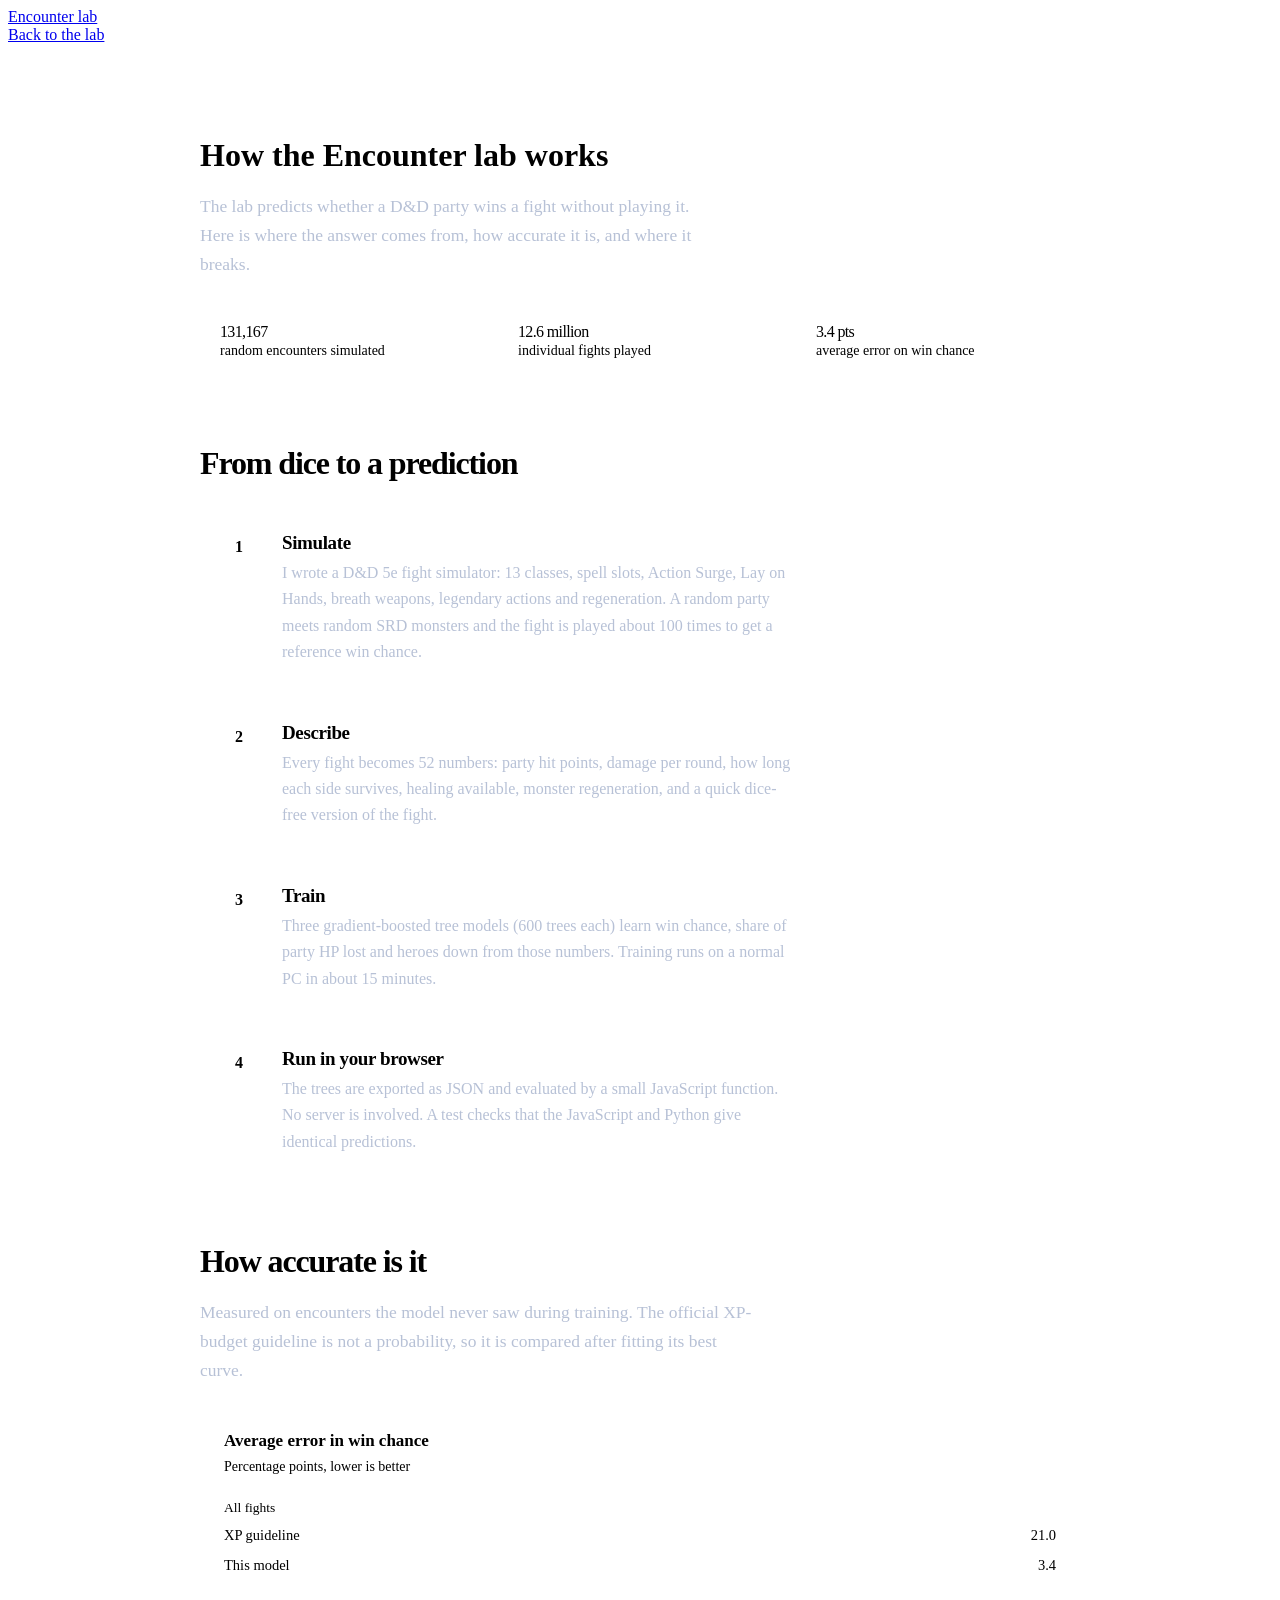
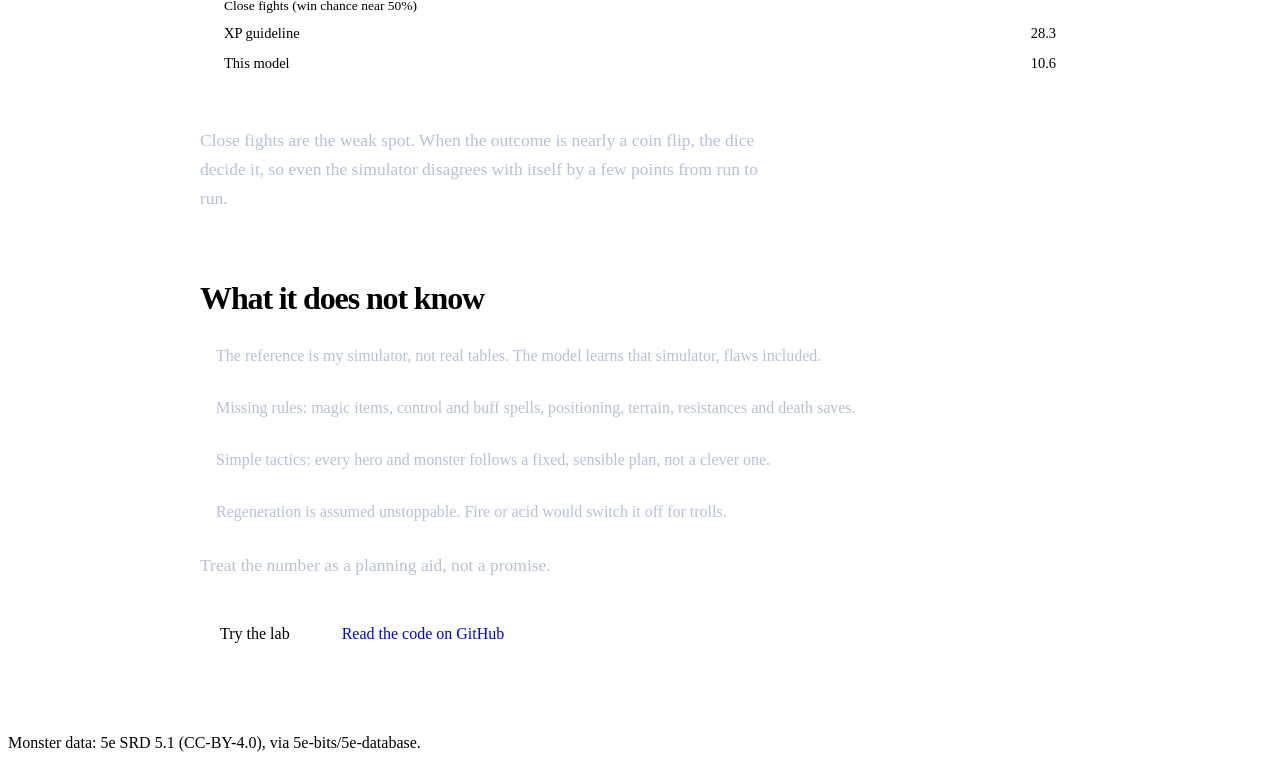
==== web/how.html @ fe72a818 "Add How it works page, fix limits text" ====
<!doctype html><html lang="en"><head><meta charset="utf-8"><meta name="viewport" content="width=device-width,initial-scale=1"><title>How the Encounter lab works</title>
<link rel="stylesheet" href="style.css">
<style>
.pg{max-width:880px;margin:0 auto;padding:clamp(36px,7vw,72px) clamp(16px,4vw,48px) 80px}
.pg h1{margin-bottom:18px}.pg .lead{max-width:60ch}
.pg h2{font-size:clamp(24px,3vw,32px);letter-spacing:-.035em;margin:68px 0 18px}
.pg p{color:#B7C1D6;font-size:17.5px;line-height:1.65;max-width:64ch;margin:0 0 16px}
.pg p b{color:var(--ink);font-weight:500}
.steps{list-style:none;margin:28px 0 0;padding:0;display:grid;gap:14px;counter-reset:s}
.steps li{counter-increment:s;display:grid;grid-template-columns:44px 1fr;gap:16px;background:var(--surface);border:1px solid var(--line);border-radius:14px;padding:20px 22px}
.steps li::before{content:counter(s);width:34px;height:34px;border-radius:50%;background:var(--surface2);border:1px solid var(--line2);display:grid;place-items:center;font-weight:600;color:var(--accent)}
.steps h3{margin:2px 0 6px;font-size:19px;letter-spacing:-.02em}.steps p{margin:0;font-size:16px}
.stat{display:grid;grid-template-columns:repeat(3,1fr);gap:14px;margin:26px 0 8px}
.stat div{background:var(--surface);border:1px solid var(--line);border-radius:14px;padding:18px 20px}
.stat b{display:block;font:600 34px/1.1 var(--sans);letter-spacing:-.04em}.stat span{color:var(--muted);font-size:14px}
.chart{background:var(--surface);border:1px solid var(--line);border-radius:14px;padding:24px;margin-top:22px}
.chart h3{margin:0 0 4px;font-size:17px}.chart .sub{color:var(--muted);font-size:14px;margin:0 0 22px}
.br{display:grid;grid-template-columns:150px 1fr 64px;gap:14px;align-items:center;margin:10px 0;font-size:14.5px}
.br i{display:block;height:20px;border-radius:4px}.br span{color:var(--muted)}.br b{text-align:right;font-weight:500}
.grp{margin:22px 0 6px;font-size:13.5px;color:var(--muted)}
.lim{margin:18px 0 0;padding:0;list-style:none;display:grid;gap:10px}
.lim li{padding:12px 16px;border:1px solid var(--line);border-radius:10px;color:#B7C1D6;font-size:16px}
.lim b{color:var(--ink);font-weight:500}
.cta{display:flex;gap:12px;flex-wrap:wrap;margin-top:34px}
.cta a{padding:11px 20px;border-radius:9px;text-decoration:none;font-weight:500}
.cta .p{background:var(--accent);color:var(--on-accent)}.cta .g{border:1px solid var(--line2)}
@media(max-width:700px){.stat{grid-template-columns:1fr}.br{grid-template-columns:110px 1fr 56px}}
</style></head><body>
<header class="bar"><div class="bar-in"><a class="brand" href="./">Encounter lab</a><nav><a href="./">Back to the lab</a></nav></div></header>
<main class="pg">
<h1>How the Encounter lab works</h1>
<p class="lead">The lab predicts whether a D&amp;D party wins a fight without playing it. Here is where the answer comes from, how accurate it is, and where it breaks.</p>

<div class="stat"><div><b id="sEnc">131,167</b><span>random encounters simulated</span></div><div><b id="sFights">12.6 million</b><span>individual fights played</span></div><div><b id="sErr">3.4 pts</b><span>average error on win chance</span></div></div>

<h2>From dice to a prediction</h2>
<ol class="steps">
<li><div><h3>Simulate</h3><p>I wrote a D&amp;D 5e fight simulator: 13 classes, spell slots, Action Surge, Lay on Hands, breath weapons, legendary actions and regeneration. A random party meets random SRD monsters and the fight is played about 100 times to get a reference win chance.</p></div></li>
<li><div><h3>Describe</h3><p>Every fight becomes 52 numbers: party hit points, damage per round, how long each side survives, healing available, monster regeneration, and a quick dice-free version of the fight.</p></div></li>
<li><div><h3>Train</h3><p>Three gradient-boosted tree models (600 trees each) learn win chance, share of party HP lost and heroes down from those numbers. Training runs on a normal PC in about 15 minutes.</p></div></li>
<li><div><h3>Run in your browser</h3><p>The trees are exported as JSON and evaluated by a small JavaScript function. No server is involved. A test checks that the JavaScript and Python give identical predictions.</p></div></li>
</ol>

<h2>How accurate is it</h2>
<p>Measured on encounters the model never saw during training. The official XP-budget guideline is not a probability, so it is compared after fitting its best curve.</p>
<div class="chart"><h3>Average error in win chance</h3><p class="sub">Percentage points, lower is better</p>
<div class="grp">All fights</div>
<div class="br"><span>XP guideline</span><i id="gA" style="width:100%;background:var(--bad)"></i><b id="gAv">21.0</b></div>
<div class="br"><span>This model</span><i id="mA" style="width:16.2%;background:var(--good)"></i><b id="mAv">3.4</b></div>
<div class="grp">Close fights (win chance near 50%)</div>
<div class="br"><span>XP guideline</span><i id="gC" style="width:100%;background:var(--bad)"></i><b id="gCv">28.3</b></div>
<div class="br"><span>This model</span><i id="mC" style="width:37.5%;background:var(--good)"></i><b id="mCv">10.6</b></div></div>
<p style="margin-top:18px">Close fights are the weak spot. When the outcome is nearly a coin flip, the dice decide it, so even the simulator disagrees with itself by a few points from run to run.</p>

<h2>What it does not know</h2>
<ul class="lim">
<li><b>The reference is my simulator,</b> not real tables. The model learns that simulator, flaws included.</li>
<li><b>Missing rules:</b> magic items, control and buff spells, positioning, terrain, resistances and death saves.</li>
<li><b>Simple tactics:</b> every hero and monster follows a fixed, sensible plan, not a clever one.</li>
<li><b>Regeneration is assumed unstoppable.</b> Fire or acid would switch it off for trolls.</li>
</ul>
<p style="margin-top:18px">Treat the number as a planning aid, not a promise.</p>
<div class="cta"><a class="p" href="./">Try the lab</a><a class="g" href="https://github.com/XanderThijsPXL/encounter-lab">Read the code on GitHub</a></div>
</main>
<footer class="foot"><div class="wrap"><span>Monster data: 5e SRD 5.1 (CC-BY-4.0), via 5e-bits/5e-database.</span></div></footer>
<script>
// Numbers come from metrics.json, so this page stays correct after a retrain.
fetch('metrics.json').then(r => r.json()).then(m => {
  const $ = id => document.getElementById(id), f1 = v => (v * 100).toFixed(1);
  const G = m.guideline_mae, GC = m.guideline_close_fights_mae, M = m.p_win.mae, MC = m.p_win.close_fights_mae, mx = Math.max(G, GC);
  $('sEnc').textContent = m.trained_on.encounters.toLocaleString('en-US');
  $('sFights').textContent = (m.trained_on.fights / 1e6).toFixed(1) + ' million';
  $('sErr').textContent = f1(M) + ' pts';
  [['gA', G], ['mA', M], ['gC', GC], ['mC', MC]].forEach(([id, v]) => { $(id).style.width = (v / mx * 100).toFixed(1) + '%'; $(id + 'v').textContent = f1(v); });
}).catch(() => {});
</script>
</body></html>
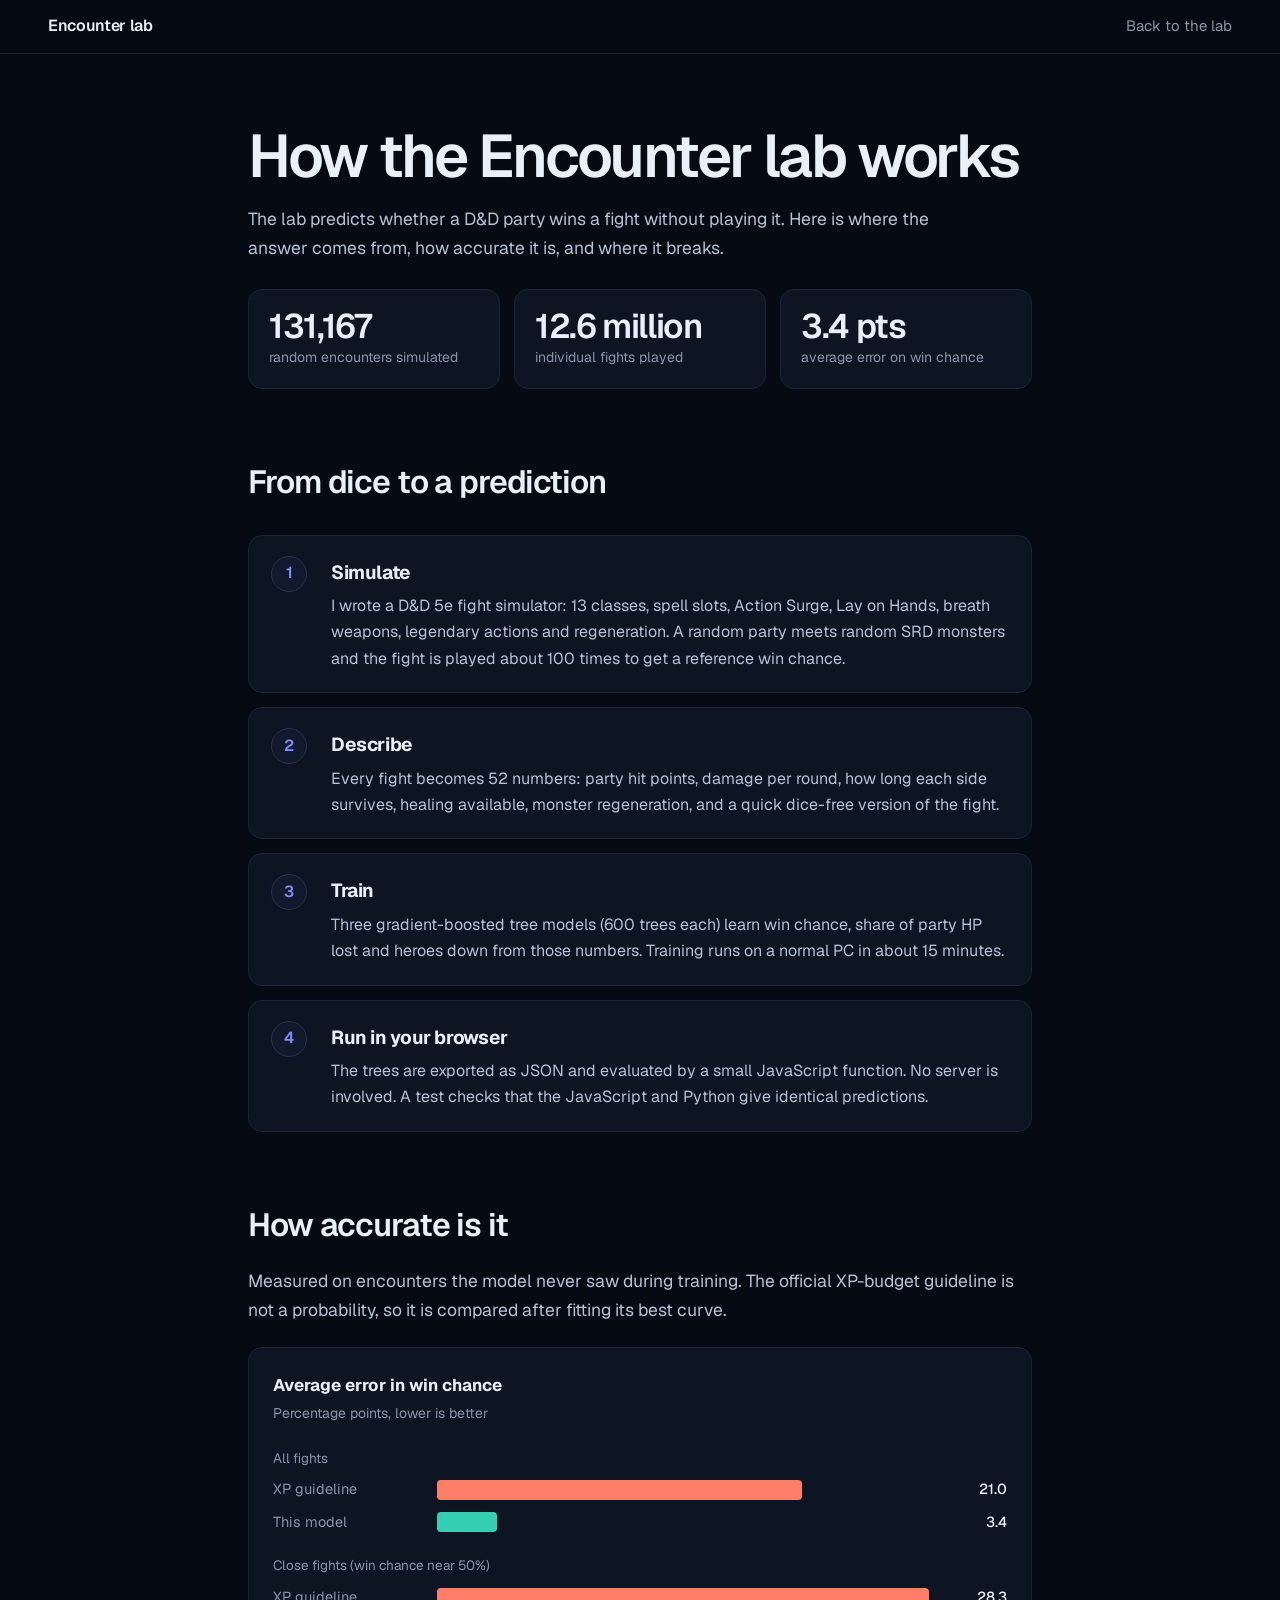
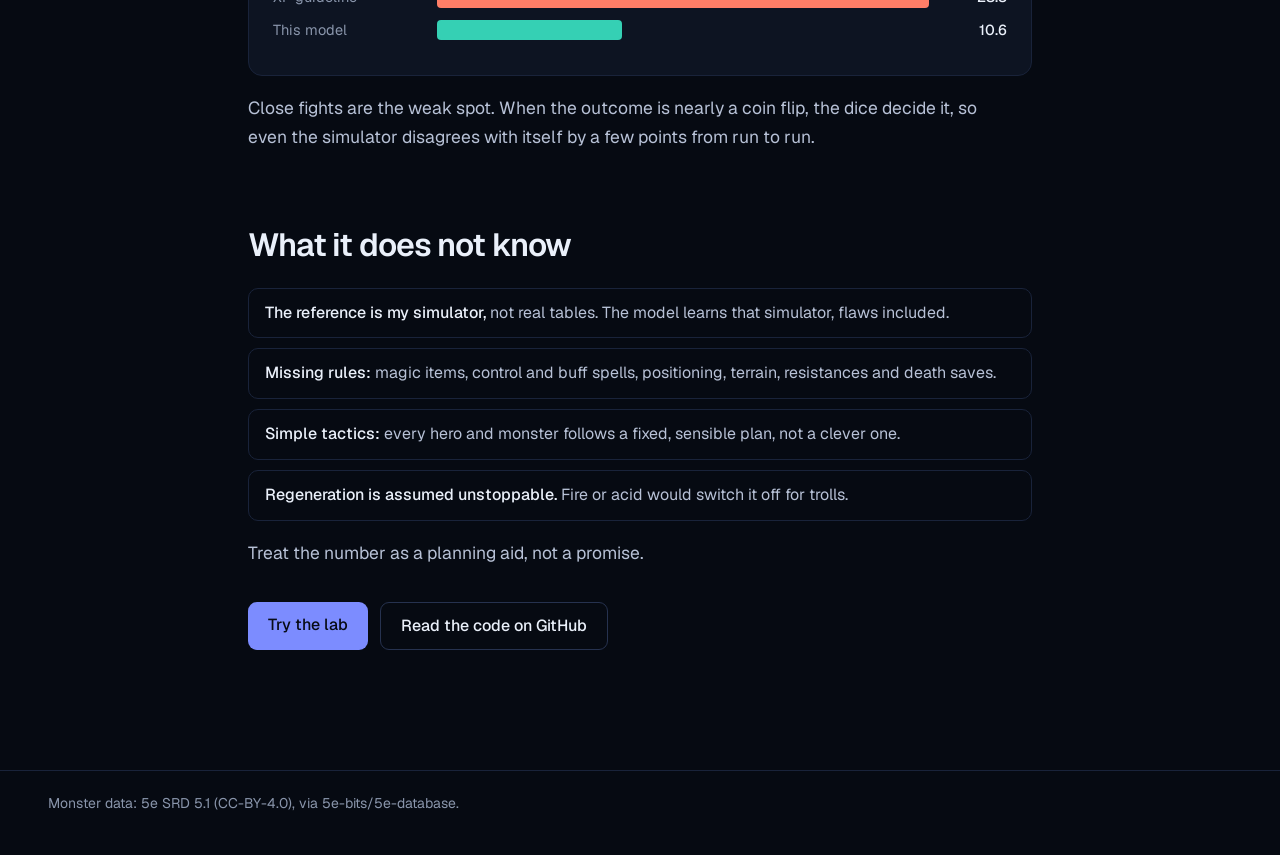
==== commit c788804b: "Point links to the new account" ====
--- a/web/how.html
+++ b/web/how.html
@@ -60,7 +60,7 @@
 <li><b>Regeneration is assumed unstoppable.</b> Fire or acid would switch it off for trolls.</li>
 </ul>
 <p style="margin-top:18px">Treat the number as a planning aid, not a promise.</p>
-<div class="cta"><a class="p" href="./">Try the lab</a><a class="g" href="https://github.com/XanderThijsPXL/encounter-lab">Read the code on GitHub</a></div>
+<div class="cta"><a class="p" href="./">Try the lab</a><a class="g" href="https://github.com/XanderThijs/encounter-lab">Read the code on GitHub</a></div>
 </main>
 <footer class="foot"><div class="wrap"><span>Monster data: 5e SRD 5.1 (CC-BY-4.0), via 5e-bits/5e-database.</span></div></footer>
 <script>
--- a/web/style.css
+++ b/web/style.css
@@ -0,0 +1,148 @@
+@font-face { font-family: "Geist"; src: url("fonts/geist.woff2") format("woff2"); font-weight: 100 900; font-style: normal; font-display: swap; }
+:root {
+  color-scheme: dark;
+  --bg: #060A12; --surface: #0D1422; --surface2: #111A2C; --ink: #EAF0FA; --muted: #8995AB; --line: #19233A; --line2: #26324F;
+  --accent: #7C8CFF; --on-accent: #070B16; --good: #35D0B4; --mid: #F5B94A; --bad: #FF7E67;
+  --sans: "Geist", system-ui, -apple-system, "Segoe UI", Roboto, "Helvetica Neue", Arial, sans-serif;
+}
+* { box-sizing: border-box; }
+html { -webkit-text-size-adjust: 100%; }
+body { margin: 0; background: var(--bg); color: var(--ink); font: 400 16px/1.55 var(--sans); -webkit-font-smoothing: antialiased; }
+a { color: inherit; }
+.wrap { width: min(1400px, 100%); margin: 0 auto; padding: 0 clamp(16px, 4vw, 48px); }
+.bar { border-bottom: 1px solid var(--line); position: sticky; top: 0; z-index: 5; background: rgba(6, 10, 18, .85); backdrop-filter: blur(10px); }
+.bar-in { width: min(1400px, 100%); margin: 0 auto; padding: 14px clamp(16px, 4vw, 48px); display: flex; align-items: center; justify-content: space-between; }
+.brand { font-weight: 600; letter-spacing: -.02em; text-decoration: none; }
+nav a { color: var(--muted); text-decoration: none; font-size: 15px; }
+nav a:hover { color: var(--ink); }
+
+.intro { padding: clamp(36px, 7vw, 72px) 0 28px; }
+h1 { margin: 0; font-size: clamp(34px, 5vw, 60px); line-height: 1.02; letter-spacing: -.04em; font-weight: 600; }
+.lead { margin: 16px 0 0; max-width: 72ch; color: var(--muted); font-size: clamp(16px, 1.6vw, 19px); }
+.presets { display: flex; flex-wrap: wrap; gap: 8px; margin-top: 22px; }
+.chip { font: inherit; font-size: 14px; color: var(--ink); background: var(--surface); border: 1px solid var(--line2); border-radius: 999px; padding: 7px 14px; cursor: pointer; }
+.chip:hover { border-color: var(--accent); }
+.chip.on { background: var(--accent); color: var(--on-accent); border-color: var(--accent); }
+
+.grid { display: grid; grid-template-columns: minmax(0, 1.35fr) minmax(0, 1fr); gap: 20px; align-items: start; padding-bottom: 20px; }
+.col { display: grid; gap: 20px; }
+.card { background: var(--surface); border: 1px solid var(--line); border-radius: 14px; padding: clamp(16px, 2.2vw, 24px); }
+.card-head { display: flex; align-items: center; justify-content: space-between; gap: 12px; flex-wrap: wrap; margin-bottom: 14px; }
+h2 { margin: 0; font-size: 20px; letter-spacing: -.02em; font-weight: 600; }
+.count { color: var(--muted); font-size: 14px; }
+.ctrl { display: flex; align-items: center; gap: 10px; }
+label { color: var(--muted); font-size: 13px; }
+select, input[type=number], input[type=search] { font: inherit; font-size: 15px; color: var(--ink); background: var(--bg); border: 1px solid var(--line2); border-radius: 8px; padding: 7px 10px; min-width: 0; }
+select:focus, input:focus, button:focus-visible { outline: 2px solid var(--accent); outline-offset: 1px; }
+.stepper { display: inline-flex; align-items: center; border: 1px solid var(--line2); border-radius: 8px; overflow: hidden; }
+.stepper button { font: inherit; width: 32px; height: 32px; background: var(--bg); color: var(--ink); border: 0; cursor: pointer; }
+.stepper button:hover:not(:disabled) { background: var(--surface2); }
+.stepper button:disabled { color: var(--line2); cursor: default; }
+.stepper span { min-width: 30px; text-align: center; font-variant-numeric: tabular-nums; }
+
+.heroes { display: grid; gap: 10px; }
+.hero { border: 1px solid var(--line); border-radius: 10px; padding: 10px 12px; background: var(--bg); }
+.hero-top { display: flex; align-items: center; gap: 10px; margin-bottom: 8px; }
+.hero-top strong { font-weight: 600; font-size: 14px; }
+.hero-top .tag { margin-left: auto; font-size: 12px; color: var(--mid); }
+.stats { display: grid; grid-template-columns: repeat(5, minmax(0, 1fr)); gap: 8px; }
+.stats label { display: grid; gap: 3px; font-size: 11px; text-transform: uppercase; letter-spacing: .06em; }
+.stats input { width: 100%; padding: 6px 8px; font-size: 14px; font-variant-numeric: tabular-nums; background: var(--surface); }
+.note { margin: 14px 0 0; color: var(--muted); font-size: 13.5px; line-height: 1.5; }
+.note strong { color: var(--ink); font-weight: 600; }
+
+.picked { display: grid; gap: 8px; margin-bottom: 14px; }
+.picked:empty::before { content: "Nothing yet. Add monsters from the list below."; color: var(--muted); font-size: 14px; }
+.prow { display: grid; grid-template-columns: minmax(0, 1fr) auto auto; align-items: center; gap: 12px; border: 1px solid var(--line); border-radius: 10px; padding: 8px 12px; background: var(--bg); }
+.pname { font-weight: 500; overflow-wrap: anywhere; }
+.pmeta { color: var(--muted); font-size: 12.5px; }
+.pmeta .warn { color: var(--mid); }
+.rm { font: inherit; background: none; border: 0; color: var(--muted); cursor: pointer; padding: 4px 6px; border-radius: 6px; }
+.rm:hover { color: var(--bad); }
+.search { display: flex; flex-wrap: wrap; gap: 12px; align-items: center; margin-bottom: 10px; }
+.search input[type=search] { flex: 1 1 240px; }
+.check { display: inline-flex; align-items: center; gap: 6px; cursor: pointer; }
+.mlist { list-style: none; margin: 0; padding: 0; max-height: 340px; overflow: auto; border: 1px solid var(--line); border-radius: 10px; }
+.mlist li { display: grid; grid-template-columns: minmax(0, 1fr) auto auto; gap: 12px; align-items: center; padding: 8px 12px; border-bottom: 1px solid var(--line); }
+.mlist li:last-child { border-bottom: 0; }
+.mlist .cr { color: var(--muted); font-size: 13px; font-variant-numeric: tabular-nums; }
+.add { font: inherit; font-size: 13px; background: var(--surface2); color: var(--ink); border: 1px solid var(--line2); border-radius: 7px; padding: 4px 10px; cursor: pointer; }
+.add:hover:not(:disabled) { border-color: var(--accent); }
+.add:disabled { opacity: .4; cursor: default; }
+.empty { padding: 14px; color: var(--muted); font-size: 14px; }
+
+.result { position: sticky; top: 72px; }
+.loading { color: var(--muted); }
+.big { display: flex; align-items: baseline; gap: 12px; flex-wrap: wrap; }
+.pct { font-size: clamp(54px, 7vw, 84px); line-height: 1; letter-spacing: -.05em; font-weight: 600; font-variant-numeric: tabular-nums; }
+.verdict { font-size: 15px; color: var(--muted); }
+.meter { height: 10px; border-radius: 999px; background: var(--bg); border: 1px solid var(--line); overflow: hidden; margin: 14px 0 4px; }
+.meter i { display: block; height: 100%; width: 0; border-radius: 999px; transition: width .35s ease, background-color .35s ease; }
+.cap { font-size: 13px; color: var(--muted); }
+table { border-collapse: collapse; width: 100%; }
+.cmp { margin-top: 18px; font-variant-numeric: tabular-nums; }
+.cmp th, .cmp td { padding: 8px 0; border-top: 1px solid var(--line); text-align: right; font-size: 15px; }
+.cmp th:first-child, .cmp td:first-child { text-align: left; color: var(--muted); font-weight: 400; }
+.cmp thead th { border-top: 0; color: var(--muted); font-size: 12px; font-weight: 500; text-transform: uppercase; letter-spacing: .06em; padding-top: 0; }
+.cmp td.sim { color: var(--ink); }
+.sub { font-size: 12.5px; color: var(--muted); }
+.guide { margin-top: 18px; padding: 12px 14px; border: 1px solid var(--line); border-radius: 10px; background: var(--bg); font-size: 14.5px; }
+.guide b { font-weight: 600; }
+.warns { margin: 14px 0 0; padding: 0; list-style: none; display: grid; gap: 6px; }
+.warns li { font-size: 13.5px; color: var(--mid); padding-left: 16px; position: relative; }
+.warns li::before { content: "!"; position: absolute; left: 0; font-weight: 700; }
+.sens { margin-top: 20px; }
+.sens h3 { margin: 0 0 8px; font-size: 13px; font-weight: 500; color: var(--muted); }
+.bars { display: grid; grid-template-columns: repeat(12, minmax(0, 1fr)); gap: 4px; align-items: end; height: 84px; }
+.bars div { display: grid; align-content: end; height: 100%; text-align: center; font-size: 10.5px; color: var(--muted); }
+.bars i { display: block; border-radius: 3px 3px 0 0; min-height: 2px; background: var(--line2); margin-bottom: 3px; }
+.bars .cur i { outline: 1px solid var(--ink); }
+.how { margin-top: 20px; }
+.how-grid { display: grid; grid-template-columns: repeat(2, minmax(0, 1fr)); gap: clamp(16px, 3vw, 40px); }
+.how p { margin: 12px 0 0; color: var(--muted); }
+.metrics caption { text-align: left; color: var(--muted); font-size: 13px; margin: 12px 0 8px; }
+.metrics th, .metrics td { padding: 8px 0; border-top: 1px solid var(--line); font-size: 14.5px; text-align: right; font-variant-numeric: tabular-nums; }
+.metrics th:first-child { text-align: left; font-weight: 400; }
+.metrics tr.best td, .metrics tr.best th { color: var(--good); }
+.metrics thead th, .metrics tr:first-of-type th { color: var(--muted); font-size: 12px; text-transform: uppercase; letter-spacing: .06em; font-weight: 500; }
+.metrics caption.foot-cap { caption-side: bottom; margin: 10px 0 0; }
+.foot { border-top: 1px solid var(--line); margin-top: 40px; padding: 22px 0 40px; color: var(--muted); font-size: 14px; }
+
+@media (max-width: 980px) { .grid, .how-grid { grid-template-columns: 1fr; } .result { position: static; } }
+@media (max-width: 560px) { .stats { grid-template-columns: repeat(3, minmax(0, 1fr)); } }
+@media (prefers-reduced-motion: reduce) { .meter i { transition: none; } }
+
+/* encounter generator */
+.note.first { margin-top: 0; margin-bottom: 14px; }
+.gen-row { display: flex; flex-wrap: wrap; align-items: center; gap: 10px 12px; margin: 0 0 12px; }
+.gen-label { color: var(--muted); font-size: 13.5px; margin-bottom: 6px; }
+.gen-row .gen-label { margin: 0; min-width: 190px; }
+.gen-chips { display: flex; flex-wrap: wrap; gap: 8px; }
+.gen-chips .chip { padding: 5px 12px; font-size: 13.5px; }
+#genTarget { flex: 1 1 220px; accent-color: var(--accent); }
+#genTargetOut { min-width: 48px; text-align: right; font-variant-numeric: tabular-nums; font-weight: 600; }
+#gpool { margin-bottom: 14px; max-height: 260px; }
+#gpool li { grid-template-columns: auto minmax(0, 1fr) auto; cursor: pointer; }
+#gpool input { accent-color: var(--accent); }
+.primary { font: inherit; font-weight: 600; background: var(--accent); color: var(--on-accent); border: 0; border-radius: 9px; padding: 9px 18px; cursor: pointer; }
+.primary:hover:not(:disabled) { filter: brightness(1.08); }
+.primary:disabled { opacity: .5; cursor: default; }
+.gen-out { display: grid; gap: 10px; margin-top: 4px; }
+.gres { display: grid; grid-template-columns: minmax(0, 1fr) auto; gap: 8px 12px; align-items: center; border: 1px solid var(--line); border-radius: 10px; padding: 10px 12px; background: var(--bg); }
+.gres .gname { font-weight: 600; }
+.gres .gmeta { color: var(--muted); font-size: 13px; font-variant-numeric: tabular-nums; }
+.gres .gwarn { color: var(--mid); font-size: 13px; grid-column: 1 / -1; }
+.gen-msg { color: var(--muted); font-size: 14px; line-height: 1.5; border: 1px dashed var(--line2); border-radius: 10px; padding: 12px; }
+
+.hero-top select { min-width: 130px; }
+.hero.down { border-color: var(--bad); }
+.hero.down .tag { color: var(--bad); }
+.start { display: flex; flex-wrap: wrap; align-items: center; gap: 8px 14px; margin-top: 10px; padding-top: 10px; border-top: 1px dashed var(--line2); font-size: 13px; color: var(--muted); }
+.start.feat:empty { display: none; }
+.start.feat + .start { border-top: 0; margin-top: 0; padding-top: 0; }
+.start label { display: flex; align-items: center; gap: 6px; text-transform: uppercase; letter-spacing: .06em; font-size: 11px; }
+.start input[type=number] { width: 64px; padding: 4px 6px; font-size: 13px; }
+.start select { padding: 4px 8px; font-size: 13px; }
+.start .chk { text-transform: uppercase; }
+.pill { font-size: 12px; color: var(--ink); background: var(--surface2); border: 1px solid var(--line2); border-radius: 999px; padding: 3px 10px; }
+.pill b { color: var(--accent); font-weight: 600; }
